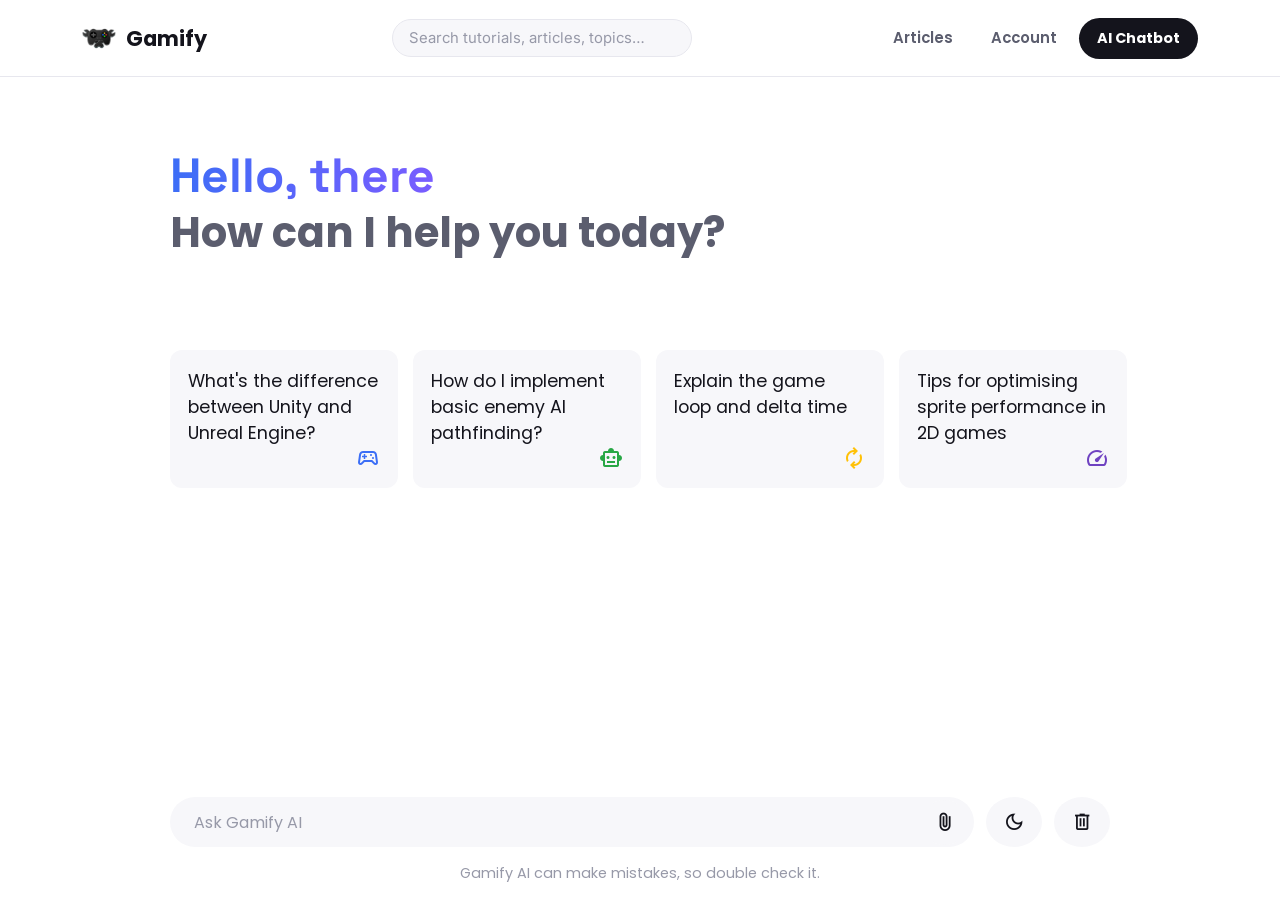
==== ai-chatbot/index.html @ 65c15d6c "Website" ====
<!DOCTYPE html>
<html lang="en">
<head>
    <meta charset="UTF-8">
    <meta name="viewport" content="width=device-width, initial-scale=1.0">
    <title>Gamify AI</title>
    <link rel="stylesheet" href="https://fonts.googleapis.com/css2?family=Material+Symbols+Outlined:opsz,wght,FILL,GRAD@24,400,0,0" />
    <link rel="stylesheet" href="../shared/site-nav.css" />
    <link rel="stylesheet" href="style.css">
</head>
<body class="light-theme">
    <header class="site-nav">
      <div class="wrap">
        <a class="brand" href="../index.html">
          <img src="../images/Gamify-Logo.png" alt="Gamify logo" />
          <span>Gamify</span>
        </a>
        <div class="search-bar">
          <input type="text" placeholder="Search tutorials, articles, topics…" />
        </div>
        <nav class="nav-links">
          <a class="nav-link" href="../articles/article-search.html">Articles</a>
          <a class="nav-link" href="../login-signup/login-page.html">Account</a>
          <a class="nav-cta" href="index.html">AI Chatbot</a>
        </nav>
      </div>
    </header>
    <div class="container">
        <!-- App Header -->
         <header class="app-header">
            <h1 class="heading">Hello, there</h1>
            <h2 class="sub-heading">How can I help you today?</h2>
         </header>
          <!-- Suggestions List -->
         <ul class="suggestions">
            <li class="suggestions-item">
                <p class="text">What's the difference between Unity and Unreal Engine?</p>
                <span class="material-symbols-outlined">sports_esports</span>
            </li>
            <li class="suggestions-item">
                <p class="text">How do I implement basic enemy AI pathfinding?</p>
                <span class="material-symbols-outlined">smart_toy</span>
            </li>
            <li class="suggestions-item">
                <p class="text">Explain the game loop and delta time</p>
                <span class="material-symbols-outlined">loop</span>
            </li>
            <li class="suggestions-item">
                <p class="text">Tips for optimising sprite performance in 2D games</p>
                <span class="material-symbols-outlined">speed</span>
            </li>
         </ul>
        
         <!-- Chats container -->
         <div class="chats-container">
            <div class="message user-message">
            </div>
            <div class="message bot-message">
            </div>
         </div>

          <!-- Prompt Container -->
           <div class="prompt-container">
            <div class="prompt-wrapper">
                <form action="#" class="prompt-form">
                    <input type="text" placeholder="Ask Gamify AI" class="prompt-input" required>
                    <div class="prompt-actions">
                        <!-- File Upload Wrapper -->
                        <div class="file-upload-wrapper">
                            <img src="#" class="file-preview">
                            <input type="file" accept="image/*, .pdf, .txt, .csv" id="file-input" hidden>
                            <button type="button"
                            class="file-icon material-symbols-outlined">description</button>
                            <button id="add-file-btn" type="button"
                            class="material-symbols-outlined">attach_file</button>
                            <button id="cancel-file-btn" type="button"
                            class="material-symbols-outlined">close</button>
                        </div>
                            <button type="button" id="stop-response-btn" class="material-symbols-outlined">stop_circle</button>
                            <button id="send-prompt-btn" class="material-symbols-outlined">arrow_upward</button>
                    </div>
                </form>
                <button id="theme-toggle-btn"
                class="material-symbols-outlined">light_mode</button>
                <button id="delete-chats-btn"
                class="material-symbols-outlined">delete</button>
            </div>
            <p class="disclaimer-text">Gamify AI can make mistakes, so double check it.</p>
            </div>

            <script src="script.js"></script>
</body>
</html>
---- shared/site-nav.css ----
/* ===========================================================
   GAMIFY — SHARED BRAND STYLES
   Same design tokens & nav as the homepage. Loaded by every
   page so the whole site feels like one product.
=========================================================== */
@import url("https://fonts.googleapis.com/css2?family=Space+Grotesk:wght@500;600;700&family=Inter:wght@400;500;600;700&family=JetBrains+Mono:wght@400;500;600&display=swap");

:root {
  --g-bg: #ffffff;
  --g-ink: #14141c;
  --g-ink-dim: #5b5d6e;
  --g-ink-faint: #9799a8;
  --g-line: #e7e7ee;
  --g-panel: #f7f7fa;

  --g-blue: #3b6ef6;
  --g-blue-deep: #1f3fae;
  --g-coral: #ff6b4a;
  --g-amber: #ffab2e;
  --g-green: #16b87a;
  --g-green-deep: #0a8f5d;
  --g-violet: #7a5cff;

  --g-grad-brand: linear-gradient(100deg, var(--g-blue), var(--g-violet));

  --g-r-sm: 8px;
  --g-font-display: "Space Grotesk", sans-serif;
  --g-font-body: "Inter", sans-serif;
  --g-font-mono: "JetBrains Mono", monospace;
}

.site-nav {
  position: sticky;
  top: 0;
  z-index: 100;
  background: rgba(255, 255, 255, 0.88);
  backdrop-filter: blur(10px);
  border-bottom: 1px solid var(--g-line);
  font-family: var(--g-font-body);
}
.site-nav .wrap {
  max-width: 1180px;
  margin: 0 auto;
  padding: 0 32px;
  display: grid;
  grid-template-columns: auto 1fr auto;
  align-items: center;
  height: 76px;
  gap: 24px;
}
.site-nav .brand {
  display: flex;
  align-items: center;
  gap: 10px;
  font-family: var(--g-font-display);
  font-weight: 700;
  font-size: 1.3rem;
  color: var(--g-ink);
  text-decoration: none;
  flex-shrink: 0;
  grid-column: 1;
}
.site-nav .brand img {
  width: 34px;
  height: 34px;
  border-radius: 8px;
}
.site-nav .search-bar {
  display: flex;
  align-items: center;
  justify-content: center;
  grid-column: 2;
  max-width: 300px;
  margin: 0 auto;
  width: 100%;
}
.site-nav .search-bar input {
  width: 100%;
  padding: 9px 16px;
  border: 1px solid var(--g-line);
  border-radius: 999px;
  font-size: 0.93rem;
  font-family: var(--g-font-body);
  color: var(--g-ink);
  background: var(--g-panel);
  transition: border 0.15s, background 0.15s;
}
.site-nav .search-bar input::placeholder {
  color: var(--g-ink-faint);
}
.site-nav .search-bar input:focus {
  outline: none;
  border-color: var(--g-blue);
  background: #fff;
}
.site-nav .nav-links {
  display: flex;
  align-items: center;
  gap: 6px;
  grid-column: 3;
  justify-self: end;
}
.site-nav .nav-link {
  padding: 9px 16px;
  font-weight: 600;
  font-size: 0.93rem;
  color: var(--g-ink-dim);
  border-radius: 999px;
  text-decoration: none;
  transition: background 0.15s, color 0.15s;
  white-space: nowrap;
}
.site-nav .nav-link:hover {
  background: var(--g-panel);
  color: var(--g-ink);
}
.site-nav .nav-link.is-active {
  background: var(--g-panel);
  color: var(--g-ink);
}
.site-nav .nav-cta {
  padding: 10px 18px;
  font-weight: 700;
  font-size: 0.9rem;
  border-radius: 999px;
  background: var(--g-ink);
  color: #fff;
  text-decoration: none;
  transition: transform 0.15s, box-shadow 0.15s;
  white-space: nowrap;
}
.site-nav .nav-cta:hover {
  transform: translateY(-1px);
  box-shadow: 0 8px 18px -8px rgba(20, 20, 28, 0.45);
}
.site-nav .nav-user {
  font-family: var(--g-font-mono);
  font-size: 0.78rem;
  color: var(--g-ink-faint);
}

@media (max-width: 1024px) {
  .site-nav .search-bar {
    max-width: 200px;
  }
}

@media (max-width: 768px) {
  .site-nav .wrap {
    grid-template-columns: auto 1fr auto;
    gap: 12px;
  }
  .site-nav .search-bar {
    display: none;
  }
  .site-nav .nav-link {
    padding: 8px 12px;
    font-size: 0.85rem;
  }
}

@media (max-width: 720px) {
  .site-nav .nav-link {
    display: none;
  }
}
---- ai-chatbot/style.css ----
/* Importing Google Fonts - Poppins */
@import url('https://fonts.googleapis.com/css2?family=Poppins:ital,wght@0,100;0,200;0,300;0,400;0,500;0,600;0,700;0,800;0,900;1,100;1,200;1,300;1,400;1,500;1,600;1,700;1,800;1,900&display=swap');

* {
    margin: 0;
    padding: 0;
    box-sizing: border-box;
    font-family: 'Poppins', serif;
}

:root {
    /* Dark theme colours */
    --text-color: #edf3ff;
    --subheading-color: #97a7ca;
    --placeholder-color: #c3cdde;
    --primary-color: #101623;
    --secondary-color: #283045;
    --secondary-hover-color: #333e58;
    --scrollbar-color: #626a7f;
}

body.light-theme {
    /* Light theme colours — aligned to brand palette */
    --text-color: #14141c;
    --subheading-color: #5b5d6e;
    --placeholder-color: #9799a8;
    --primary-color: #ffffff;
    --secondary-color: #f7f7fa;
    --secondary-hover-color: #e7e7ee;
    --scrollbar-color: #c7c9d6;
}

body {
    color: var(--text-color);
    background-color: var(--primary-color);
}

.container {
    overflow-y: auto;
    padding: 32px 0 60px;
    max-height: calc(100vh - 127px);
    scrollbar-color: var(--scrollbar-color) transparent;
}

.container :where(.app-header, .suggestions, .message, .prompt-wrapper, .disclaimer-text) {
    margin: 0 auto;
    width: 100%;
    padding: 0 20px;
    max-width: 980px;
}

/* App Header stylings */
.container .app-header {
    margin-top: 4vh;
}

.app-header .heading {
    font-family: "Space Grotesk", "Poppins", serif;
    font-size: 3rem;
    width: fit-content;
    background: linear-gradient(100deg, #3b6ef6, #7a5cff);
    background-clip: text;
    -webkit-background-clip: text;
    -webkit-text-fill-color: transparent;
}

.app-header .sub-heading {
    font-size: 2.6rem;
    margin-top: -5px;
    color: var(--subheading-color);

}

/* Suggestions list stylings */
.container .suggestions {
    display: flex;
    gap: 15px;
    margin-top: 9.5vh;
    list-style: none;
    overflow-x: auto;
    scrollbar-width: none;
}

body.chats-active .container :where(.app-header, .suggestions) {
    display: none;
}

.suggestions .suggestions-item {
   width: 228px;
   padding: 18px;
   flex-shrink: 0;
   display: flex;
   cursor: pointer;
   flex-direction: column;
   align-items: flex-end;
   justify-content: space-between;
   border-radius: 12px;
   background: var(--secondary-color);
   transition: 0.3s ease;
}

.suggestions .suggestions-item:hover {
    background: var(--secondary-hover-color);
}

.suggestions .suggestions-item .text {
    font-size: 1.1rem;
}

.suggestions .suggestions-item-span {
    height: 45px;
    width: 45px;
    margin-top: 35px;
    display: flex;
    align-self: flex-end;
    align-items: center;
    justify-content: center;
    border-radius: 50%;
    color: #3b6ef6;
    background: var(--primary-color);
}

.suggestions .suggestions-item:nth-child(1) span {
  color: #3b6ef6;
}


.suggestions .suggestions-item:nth-child(2) span {
  color: #28a745;
}

.suggestions .suggestions-item:nth-child(3) span {
  color: #ffc107;
}

.suggestions .suggestions-item:nth-child(4) span {
  color: #6f42c1;
}

/* Chats container stylings */
.container .chats-container {
    display: flex;
    gap: 20px;
    flex-direction: column;
}


.chats-container .message {
    display: flex;
    gap: 11px;
    align-items: center;
} 

.chats-container .bot-message .avatar {
    height: 43px;
    width: 43px;
    flex-shrink: 0;
    padding: 6px;
    align-self: flex-start;
    margin-right: -7px;
    border-radius: 50%;
    background: var(--secondary-color);
    border: 1px solid var(--secondary-hover-color);
}

.chats-container .bot-message.loading .avatar {
    animation: rotate 3s linear infinite;
}

@keyframes rotate {
    100% {
        transform: rotate(360deg);
    }
}

.chats-container .bot-message {
    margin: 9px auto;
}

.chats-container .message .message-text {
    padding: 3px 16px;
    word-wrap: break-word;
    white-space: pre-line;
}

.chats-container .user-message {
    flex-direction: column;
    align-items: flex-end;
}

.chats-container .user-message .message-text {
    padding: 12px 16px;
    max-width: 75%;
    border-radius: 13px 13px 3px 13px;
    background: var(--secondary-color);
}

.chats-container .user-message .img-attachment {
    width: 50%;
    margin-top: -7px;
    border-radius: 13px 3px 13px 13px;
}

.chats-container .user-message .file-attachment {
    display: flex;
    gap: 6px;
    align-items: center;
    padding: 10px;
    margin-top: -7px;
    border-radius: 13px 3px 13px 13px;
    background: var(--secondary-color); 
}

.chats-container .user-message .file-attachment span {
    color: #3b6ef6;
}


/* Prompt container stylings */
.prompt-container {
    position: fixed;
    bottom: 0;
    left: 0;
    width: 100%;
    padding: 16px 0;
    background: var(--primary-color);
}

.prompt-container :where(.prompt-wrapper, .prompt-form, .prompt-actions) {
    display: flex;
    align-items: center;
    height: 50px;
    gap: 12px;
}

.prompt-wrapper .prompt-form {
    width: 100%;
    height: 100%;
    border-radius: 130px;
    background: var(--secondary-color);
}

.prompt-form .prompt-input {
    height: 100%;
    width: 100%;
    background: none;
    outline: none;
    border: none;
    font-size: 1rem;
    padding-left: 24px;
    color: var(--text-color)
}

.prompt-form .prompt-input::placeholder {
    color: var(--placeholder-color);
}

.prompt-wrapper button {
    width: 56px;
    height: 100%;
    border: none;
    cursor: pointer;
    border-radius: 50%;
    font-size: 1.4rem;
    flex-shrink: 0;
    color: var(--text-color);
    background: var(--secondary-color);
    transition: 0.3s ease;
}

.prompt-wrapper :is(button:hover, .file-icon, #cancel-file-btn) {
    background: var(--secondary-hover-color);
}

.prompt-form .prompt-actions {
    gap: 5px;
    margin-right: 7px;
}

.prompt-form .file-upload-wrapper button {
    position: relative;
    height: 45px;
    width: 45px;
}

.prompt-form .file-upload-wrapper {
    position: relative;
    width: 45px;
    height: 45px;
    flex-shrink: 0;
}

.prompt-form #send-prompt-btn {
    color: #fff;
    display: none;
    background: #3b6ef6;
}

.prompt-wrapper .prompt-form .prompt-input:valid ~ .prompt-actions #send-prompt-btn {
    display: block;
}

.prompt-form #send-prompt-btn:hover {
    background: #0264e3;
}

.prompt-form .file-upload-wrapper :where(button, img) {
    position: absolute;
    inset: 0;
    border-radius: 50%;
    object-fit: cover;
    display: none;
    width: 100%;
    height: 100%;
}

.prompt-form .file-upload-wrapper #add-file-btn,
.prompt-form .file-upload-wrapper.active.img-attached img,
.prompt-form .file-upload-wrapper.active.file-attached .file-icon,
.prompt-form .file-upload-wrapper.active:hover #cancel-file-btn {
    display: block;
}

.prompt-form .file-upload-wrapper.active #add-file-btn {
    display: none;
}

.prompt-form :is(#cancel-file-btn, #stop-response-btn:hover) {
    color: #d62939;
}

.prompt-form .file-icon {
    color: #3b6ef6;
}

.prompt-form #stop-response-btn,
body.bot-responding .prompt-form .file-upload-wrapper {
    display: none;
}

body.bot-responding .prompt-form #stop-response-btn {
    display: block;
}


.prompt-container .disclaimer-text {
    text-align: center;
    padding: 16px 20px 0;
    font-size: 0.9rem;
    color: var(--placeholder-color);
}
/* Added during rebuild: back-to-site link */
.back-to-site {
    display: inline-block;
    color: var(--text-color, inherit);
    opacity: 0.7;
    text-decoration: none;
    font-size: 14px;
    margin-bottom: 12px;
}

.back-to-site:hover {
    opacity: 1;
    text-decoration: underline;
}
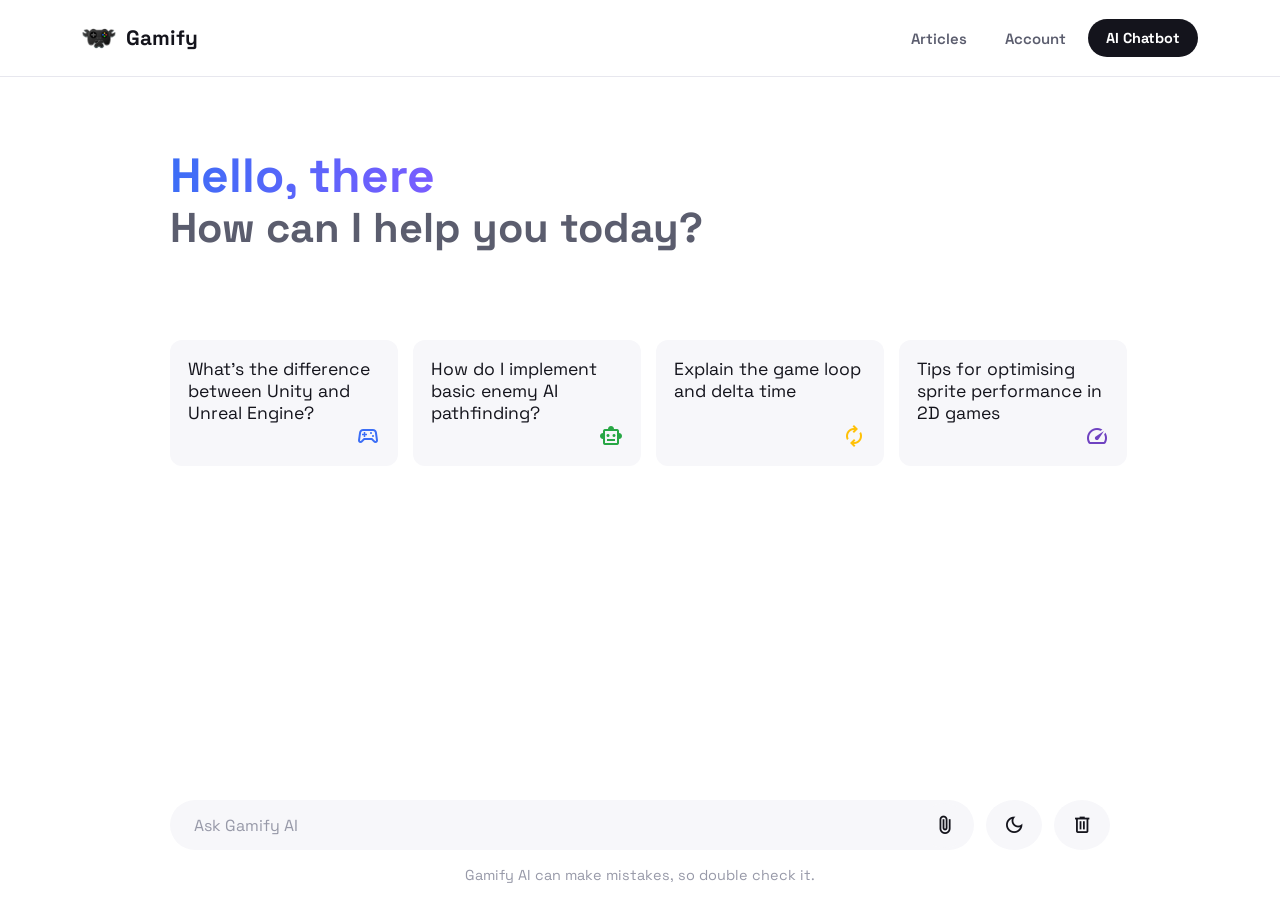
==== commit 83645912: "changes to the website" ====
--- a/ai-chatbot/index.html
+++ b/ai-chatbot/index.html
@@ -15,9 +15,7 @@
           <img src="../images/Gamify-Logo.png" alt="Gamify logo" />
           <span>Gamify</span>
         </a>
-        <div class="search-bar">
-          <input type="text" placeholder="Search tutorials, articles, topics…" />
-        </div>
+        
         <nav class="nav-links">
           <a class="nav-link" href="../articles/article-search.html">Articles</a>
           <a class="nav-link" href="../login-signup/login-page.html">Account</a>
--- a/shared/site-nav.css
+++ b/shared/site-nav.css
@@ -65,34 +65,6 @@
   height: 34px;
   border-radius: 8px;
 }
-.site-nav .search-bar {
-  display: flex;
-  align-items: center;
-  justify-content: center;
-  grid-column: 2;
-  max-width: 300px;
-  margin: 0 auto;
-  width: 100%;
-}
-.site-nav .search-bar input {
-  width: 100%;
-  padding: 9px 16px;
-  border: 1px solid var(--g-line);
-  border-radius: 999px;
-  font-size: 0.93rem;
-  font-family: var(--g-font-body);
-  color: var(--g-ink);
-  background: var(--g-panel);
-  transition: border 0.15s, background 0.15s;
-}
-.site-nav .search-bar input::placeholder {
-  color: var(--g-ink-faint);
-}
-.site-nav .search-bar input:focus {
-  outline: none;
-  border-color: var(--g-blue);
-  background: #fff;
-}
 .site-nav .nav-links {
   display: flex;
   align-items: center;
@@ -140,18 +112,13 @@
 }
 
 @media (max-width: 1024px) {
-  .site-nav .search-bar {
-    max-width: 200px;
-  }
+  /* responsive tweaks retained; search removed */
 }
 
 @media (max-width: 768px) {
   .site-nav .wrap {
     grid-template-columns: auto 1fr auto;
     gap: 12px;
-  }
-  .site-nav .search-bar {
-    display: none;
   }
   .site-nav .nav-link {
     padding: 8px 12px;
--- a/ai-chatbot/style.css
+++ b/ai-chatbot/style.css
@@ -1,11 +1,11 @@
-/* Importing Google Fonts - Poppins */
-@import url('https://fonts.googleapis.com/css2?family=Poppins:ital,wght@0,100;0,200;0,300;0,400;0,500;0,600;0,700;0,800;0,900;1,100;1,200;1,300;1,400;1,500;1,600;1,700;1,800;1,900&display=swap');
+/* Importing Google Fonts - Space Grotesk */
+@import url('https://fonts.googleapis.com/css2?family=Space+Grotesk:wght@400;500;600;700&display=swap');
 
 * {
     margin: 0;
     padding: 0;
     box-sizing: border-box;
-    font-family: 'Poppins', serif;
+    font-family: "Space Grotesk", sans-serif;
 }
 
 :root {
@@ -55,7 +55,7 @@
 }
 
 .app-header .heading {
-    font-family: "Space Grotesk", "Poppins", serif;
+    font-family: "Space Grotesk", sans-serif;
     font-size: 3rem;
     width: fit-content;
     background: linear-gradient(100deg, #3b6ef6, #7a5cff);
